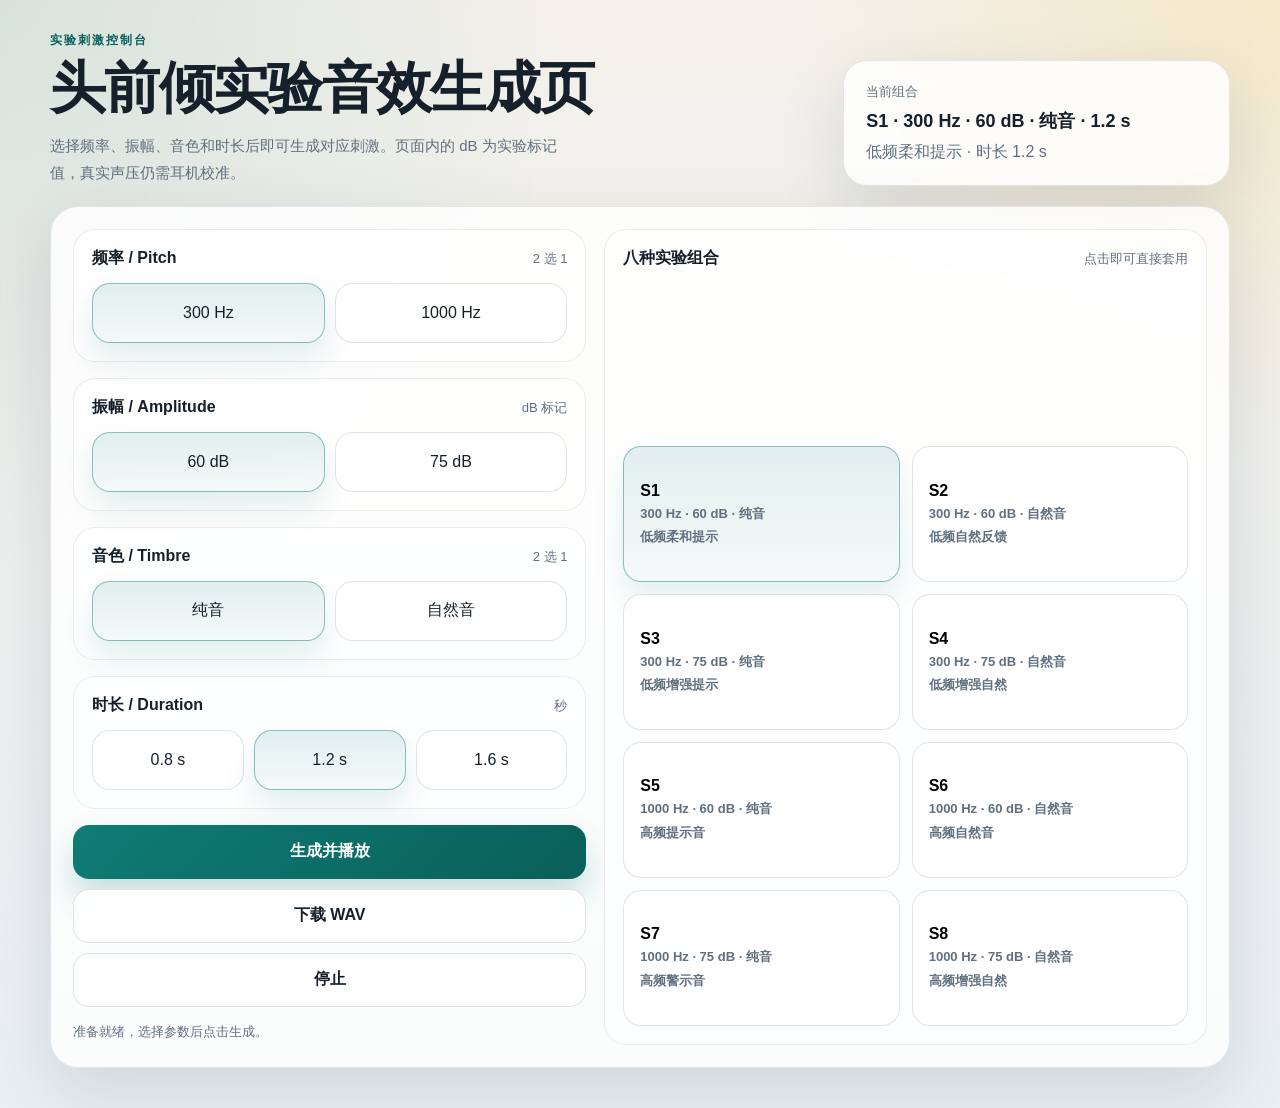
==== index.html @ 7f744de8 "Initial experimental audio page" ====
<!DOCTYPE html>
<html lang="zh-CN">
  <head>
    <meta charset="UTF-8" />
    <meta name="viewport" content="width=device-width, initial-scale=1.0" />
    <title>实验刺激生成器</title>
    <link rel="stylesheet" href="styles.css" />
  </head>
  <body>
    <main class="app-shell">
      <section class="hero">
        <div>
          <p class="eyebrow">实验刺激控制台</p>
          <h1>头前倾实验音效生成页</h1>
          <p class="lead">
            选择频率、振幅、音色和时长后即可生成对应刺激。页面内的 dB 为实验标记值，真实声压仍需耳机校准。
          </p>
        </div>
        <div class="hero-card">
          <span class="hero-card-label">当前组合</span>
          <strong id="summaryLabel">S1 · 300 Hz · 60 dB · 纯音 · 1.2 s</strong>
          <span id="summaryHint">低频柔和提示</span>
        </div>
      </section>

      <section class="panel grid-layout">
        <div class="controls">
          <div class="control-group">
            <div class="group-header">
              <h2>频率 / Pitch</h2>
              <span>2 选 1</span>
            </div>
            <div class="segmented" role="radiogroup" aria-label="频率选择">
              <label><input type="radio" name="pitch" value="300" checked />300 Hz</label>
              <label><input type="radio" name="pitch" value="1000" />1000 Hz</label>
            </div>
          </div>

          <div class="control-group">
            <div class="group-header">
              <h2>振幅 / Amplitude</h2>
              <span>dB 标记</span>
            </div>
            <div class="segmented" role="radiogroup" aria-label="振幅选择">
              <label><input type="radio" name="amplitude" value="60" checked />60 dB</label>
              <label><input type="radio" name="amplitude" value="75" />75 dB</label>
            </div>
          </div>

          <div class="control-group">
            <div class="group-header">
              <h2>音色 / Timbre</h2>
              <span>2 选 1</span>
            </div>
            <div class="segmented" role="radiogroup" aria-label="音色选择">
              <label><input type="radio" name="timbre" value="pure" checked />纯音</label>
              <label><input type="radio" name="timbre" value="natural" />自然音</label>
            </div>
          </div>

          <div class="control-group">
            <div class="group-header">
              <h2>时长 / Duration</h2>
              <span>秒</span>
            </div>
            <div class="segmented duration-options" role="radiogroup" aria-label="时长选择">
              <label><input type="radio" name="duration" value="0.8" />0.8 s</label>
              <label><input type="radio" name="duration" value="1.2" checked />1.2 s</label>
              <label><input type="radio" name="duration" value="1.6" />1.6 s</label>
            </div>
          </div>

          <div class="actions">
            <button id="playButton" class="primary">生成并播放</button>
            <button id="downloadButton" class="secondary">下载 WAV</button>
            <button id="stopButton" class="ghost">停止</button>
          </div>

          <p class="status" id="statusText">准备就绪，选择参数后点击生成。</p>
        </div>

        <div class="preview">
          <div class="group-header">
            <h2>八种实验组合</h2>
            <span>点击即可直接套用</span>
          </div>
          <div id="presetGrid" class="preset-grid" aria-label="八种组合预设"></div>
        </div>
      </section>
    </main>

    <script src="app.js"></script>
  </body>
</html>
---- styles.css ----
:root {
  color-scheme: light;
  --bg: #f4f1ea;
  --bg-accent: #e9f0f4;
  --panel: rgba(255, 255, 255, 0.82);
  --panel-border: rgba(18, 24, 38, 0.1);
  --text: #16202a;
  --muted: #607080;
  --accent: #0f7c75;
  --accent-strong: #0a5f5a;
  --accent-soft: rgba(15, 124, 117, 0.12);
  --shadow: 0 24px 70px rgba(16, 24, 40, 0.12);
}

* {
  box-sizing: border-box;
}

html,
body {
  min-height: 100%;
}

body {
  margin: 0;
  font-family: "PingFang SC", "Hiragino Sans GB", "Noto Sans SC", "Microsoft YaHei", sans-serif;
  color: var(--text);
  background:
    radial-gradient(circle at top left, rgba(15, 124, 117, 0.12), transparent 34%),
    radial-gradient(circle at top right, rgba(244, 180, 0, 0.14), transparent 28%),
    linear-gradient(180deg, var(--bg) 0%, var(--bg-accent) 100%);
}

body::before {
  content: "";
  position: fixed;
  inset: 0;
  pointer-events: none;
  opacity: 0.18;
  background-image: linear-gradient(rgba(15, 24, 40, 0.04) 1px, transparent 1px),
    linear-gradient(90deg, rgba(15, 24, 40, 0.04) 1px, transparent 1px);
  background-size: 48px 48px;
}

.app-shell {
  position: relative;
  width: min(1180px, calc(100% - 32px));
  margin: 0 auto;
  padding: 32px 0 40px;
}

.hero {
  display: grid;
  grid-template-columns: minmax(0, 1.8fr) minmax(280px, 0.9fr);
  gap: 20px;
  align-items: end;
  margin-bottom: 20px;
}

.eyebrow {
  margin: 0 0 10px;
  text-transform: uppercase;
  letter-spacing: 0.16em;
  font-size: 12px;
  color: var(--accent-strong);
  font-weight: 700;
}

h1 {
  margin: 0;
  font-size: clamp(32px, 5vw, 56px);
  line-height: 1.05;
  letter-spacing: -0.03em;
}

.lead {
  max-width: 64ch;
  margin: 14px 0 0;
  font-size: 15px;
  line-height: 1.8;
  color: var(--muted);
}

.hero-card,
.panel {
  border: 1px solid var(--panel-border);
  background: var(--panel);
  backdrop-filter: blur(16px);
  box-shadow: var(--shadow);
}

.hero-card {
  border-radius: 24px;
  padding: 22px;
  display: grid;
  gap: 8px;
}

.hero-card-label {
  color: var(--muted);
  font-size: 13px;
}

.hero-card strong {
  font-size: 18px;
  line-height: 1.4;
}

.hero-card span:last-child {
  color: var(--muted);
}

.panel {
  border-radius: 28px;
  padding: 22px;
}

.grid-layout {
  display: grid;
  grid-template-columns: minmax(0, 0.92fr) minmax(0, 1.08fr);
  gap: 18px;
}

.controls,
.preview {
  display: grid;
  gap: 16px;
}

.control-group,
.preview {
  padding: 18px;
  border-radius: 22px;
  background: rgba(255, 255, 255, 0.7);
  border: 1px solid rgba(18, 24, 38, 0.08);
}

.group-header {
  display: flex;
  justify-content: space-between;
  align-items: baseline;
  gap: 12px;
  margin-bottom: 14px;
}

.group-header h2 {
  margin: 0;
  font-size: 16px;
}

.group-header span,
.status {
  color: var(--muted);
  font-size: 13px;
}

.segmented {
  display: grid;
  grid-template-columns: repeat(2, minmax(0, 1fr));
  gap: 10px;
}

.duration-options {
  grid-template-columns: repeat(3, minmax(0, 1fr));
}

.segmented label,
.preset {
  position: relative;
  display: flex;
  align-items: center;
  justify-content: center;
  min-height: 60px;
  border-radius: 18px;
  border: 1px solid rgba(18, 24, 38, 0.12);
  background: rgba(255, 255, 255, 0.88);
  cursor: pointer;
  transition: transform 0.18s ease, border-color 0.18s ease, box-shadow 0.18s ease, background 0.18s ease;
}

.segmented label:hover,
.preset:hover {
  transform: translateY(-1px);
  border-color: rgba(15, 124, 117, 0.28);
  box-shadow: 0 12px 28px rgba(15, 124, 117, 0.08);
}

.segmented input {
  position: absolute;
  opacity: 0;
  pointer-events: none;
}

.segmented label:has(input:checked),
.preset.active {
  border-color: rgba(15, 124, 117, 0.45);
  background: linear-gradient(180deg, rgba(15, 124, 117, 0.12), rgba(15, 124, 117, 0.04));
  box-shadow: 0 16px 30px rgba(15, 124, 117, 0.12);
}

.actions {
  display: grid;
  gap: 10px;
}

button {
  border: 0;
  border-radius: 16px;
  min-height: 54px;
  padding: 0 18px;
  font: inherit;
  font-weight: 700;
  cursor: pointer;
  transition: transform 0.18s ease, box-shadow 0.18s ease, background 0.18s ease, color 0.18s ease;
}

button:hover {
  transform: translateY(-1px);
}

button:active {
  transform: translateY(0);
}

.primary {
  color: white;
  background: linear-gradient(135deg, var(--accent), var(--accent-strong));
  box-shadow: 0 18px 34px rgba(15, 124, 117, 0.24);
}

.secondary,
.ghost {
  background: rgba(255, 255, 255, 0.95);
  color: var(--text);
  border: 1px solid rgba(18, 24, 38, 0.12);
}

.status {
  margin: 0;
  min-height: 22px;
}

.preset-grid {
  display: grid;
  grid-template-columns: repeat(2, minmax(0, 1fr));
  gap: 12px;
}

.preset {
  padding: 16px;
  text-align: left;
  flex-direction: column;
  align-items: flex-start;
  gap: 4px;
}

.preset strong {
  font-size: 16px;
}

.preset span {
  color: var(--muted);
  font-size: 13px;
  line-height: 1.5;
}

@media (max-width: 960px) {
  .hero,
  .grid-layout {
    grid-template-columns: 1fr;
  }
}

@media (max-width: 640px) {
  .app-shell {
    width: min(100% - 18px, 100%);
    padding: 18px 0 28px;
  }

  .panel,
  .hero-card,
  .control-group,
  .preview {
    border-radius: 20px;
  }

  .segmented,
  .preset-grid {
    grid-template-columns: 1fr;
  }

  .duration-options {
    grid-template-columns: 1fr;
  }
}
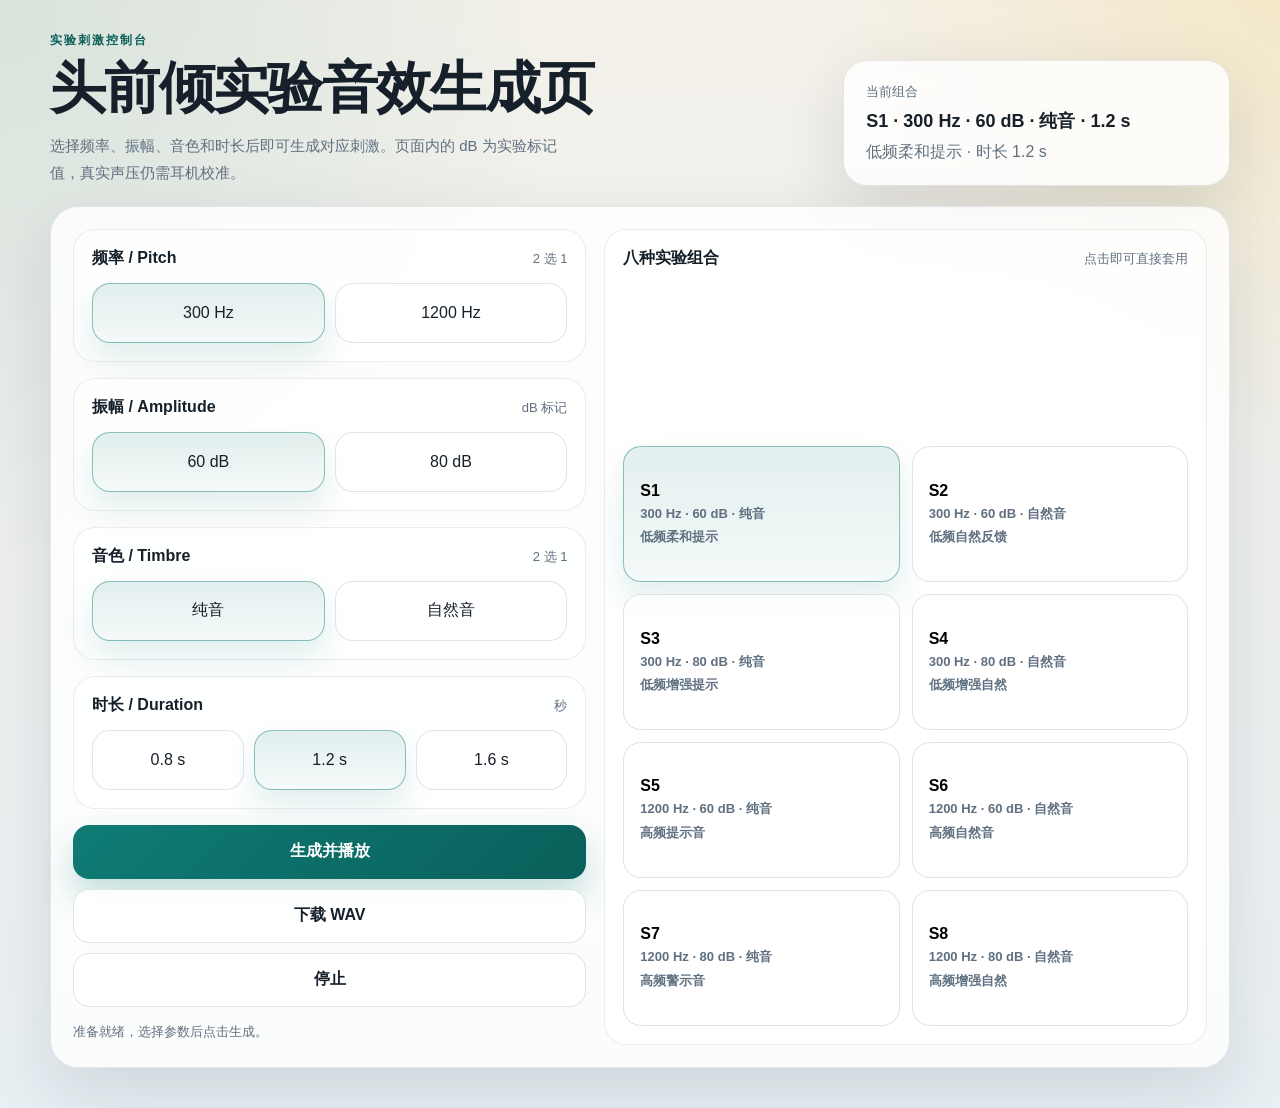
==== commit e009b5fa: "Update pitch and amplitude levels for stimuli" ====
--- a/index.html
+++ b/index.html
@@ -32,7 +32,7 @@
             </div>
             <div class="segmented" role="radiogroup" aria-label="频率选择">
               <label><input type="radio" name="pitch" value="300" checked />300 Hz</label>
-              <label><input type="radio" name="pitch" value="1000" />1000 Hz</label>
+              <label><input type="radio" name="pitch" value="1200" />1200 Hz</label>
             </div>
           </div>
 
@@ -43,7 +43,7 @@
             </div>
             <div class="segmented" role="radiogroup" aria-label="振幅选择">
               <label><input type="radio" name="amplitude" value="60" checked />60 dB</label>
-              <label><input type="radio" name="amplitude" value="75" />75 dB</label>
+              <label><input type="radio" name="amplitude" value="80" />80 dB</label>
             </div>
           </div>
 
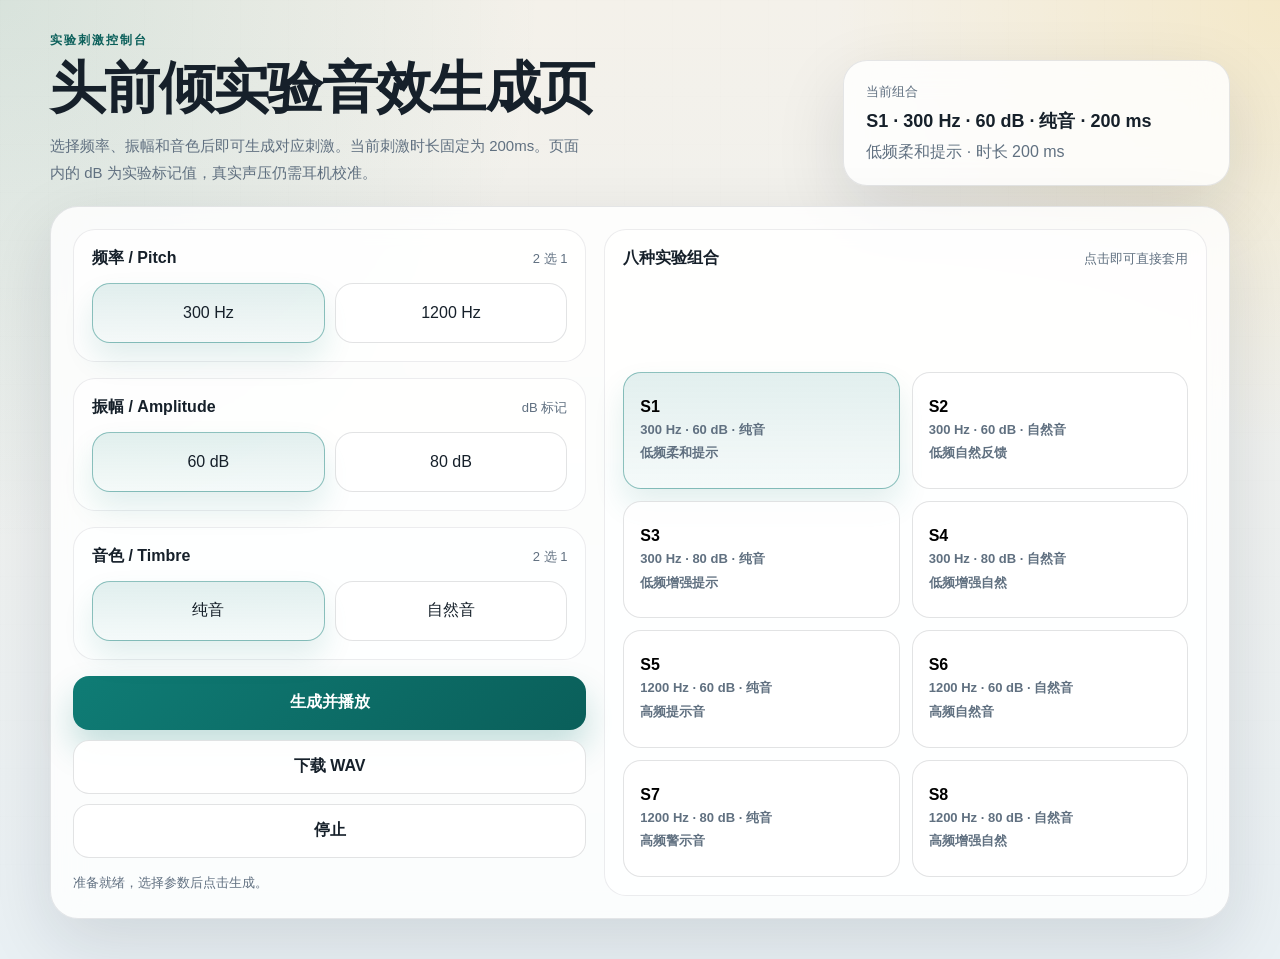
==== commit 10dc9e6c: "Set fixed stimulus duration to 200ms" ====
--- a/index.html
+++ b/index.html
@@ -4,7 +4,7 @@
     <meta charset="UTF-8" />
     <meta name="viewport" content="width=device-width, initial-scale=1.0" />
     <title>实验刺激生成器</title>
-    <link rel="stylesheet" href="styles.css" />
+    <link rel="stylesheet" href="styles.css?v=20260414a" />
   </head>
   <body>
     <main class="app-shell">
@@ -13,12 +13,12 @@
           <p class="eyebrow">实验刺激控制台</p>
           <h1>头前倾实验音效生成页</h1>
           <p class="lead">
-            选择频率、振幅、音色和时长后即可生成对应刺激。页面内的 dB 为实验标记值，真实声压仍需耳机校准。
+            选择频率、振幅和音色后即可生成对应刺激。当前刺激时长固定为 200ms。页面内的 dB 为实验标记值，真实声压仍需耳机校准。
           </p>
         </div>
         <div class="hero-card">
           <span class="hero-card-label">当前组合</span>
-          <strong id="summaryLabel">S1 · 300 Hz · 60 dB · 纯音 · 1.2 s</strong>
+          <strong id="summaryLabel">S1 · 300 Hz · 60 dB · 纯音 · 200 ms</strong>
           <span id="summaryHint">低频柔和提示</span>
         </div>
       </section>
@@ -58,18 +58,6 @@
             </div>
           </div>
 
-          <div class="control-group">
-            <div class="group-header">
-              <h2>时长 / Duration</h2>
-              <span>秒</span>
-            </div>
-            <div class="segmented duration-options" role="radiogroup" aria-label="时长选择">
-              <label><input type="radio" name="duration" value="0.8" />0.8 s</label>
-              <label><input type="radio" name="duration" value="1.2" checked />1.2 s</label>
-              <label><input type="radio" name="duration" value="1.6" />1.6 s</label>
-            </div>
-          </div>
-
           <div class="actions">
             <button id="playButton" class="primary">生成并播放</button>
             <button id="downloadButton" class="secondary">下载 WAV</button>
@@ -89,6 +77,6 @@
       </section>
     </main>
 
-    <script src="app.js"></script>
+    <script src="app.js?v=20260414a"></script>
   </body>
 </html>
--- a/styles.css
+++ b/styles.css
@@ -160,10 +160,6 @@
   gap: 10px;
 }
 
-.duration-options {
-  grid-template-columns: repeat(3, minmax(0, 1fr));
-}
-
 .segmented label,
 .preset {
   position: relative;
@@ -289,7 +285,4 @@
     grid-template-columns: 1fr;
   }
 
-  .duration-options {
-    grid-template-columns: 1fr;
-  }
 }
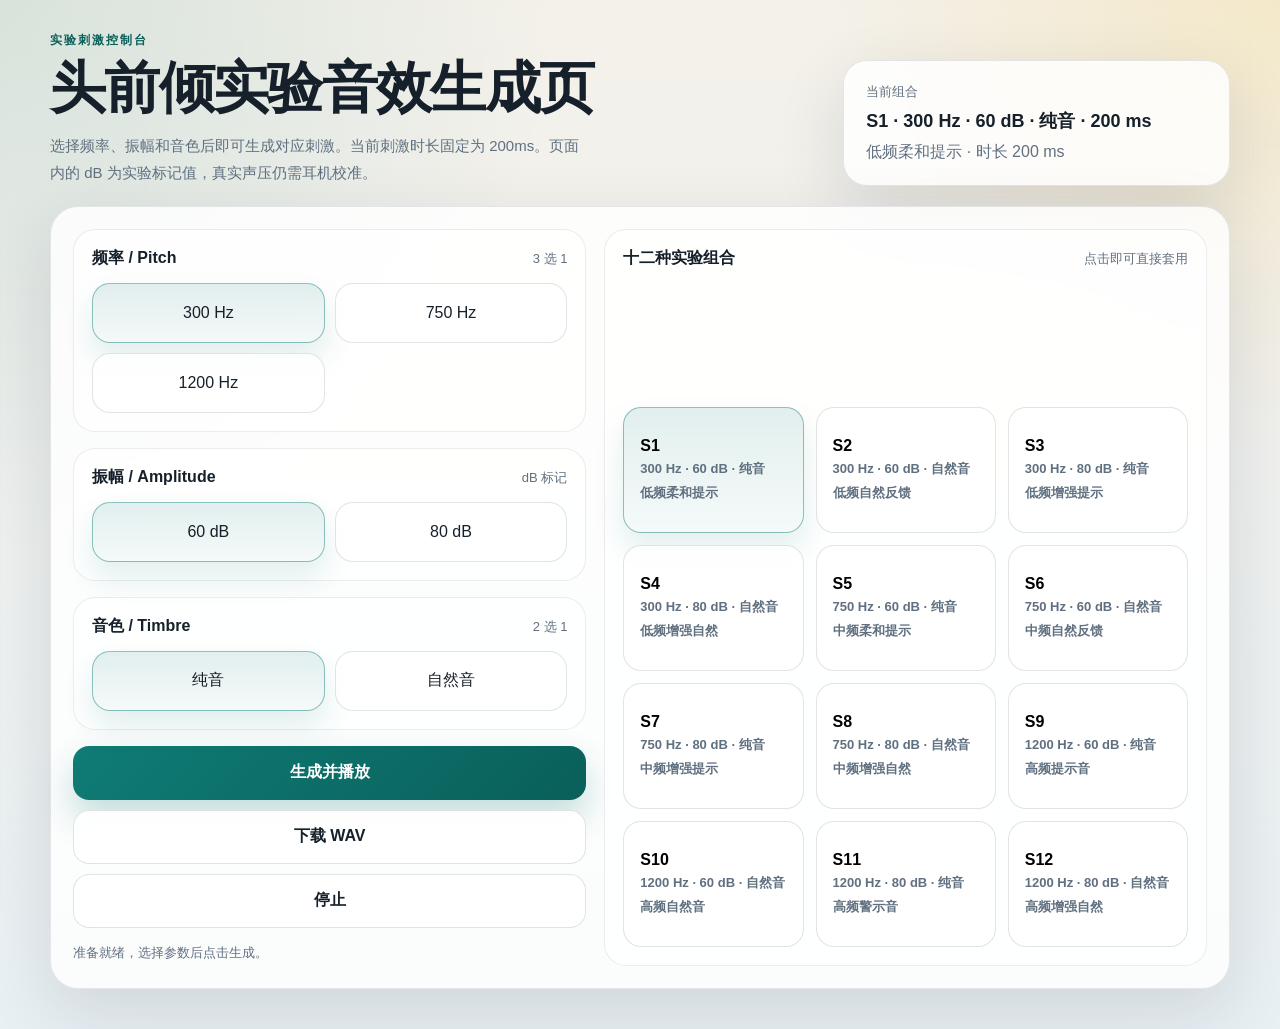
==== commit 8acbaefc: "feat: 添加 750Hz 中频维度，扩展预设组合至 12 种" ====
--- a/index.html
+++ b/index.html
@@ -19,7 +19,7 @@
         <div class="hero-card">
           <span class="hero-card-label">当前组合</span>
           <strong id="summaryLabel">S1 · 300 Hz · 60 dB · 纯音 · 200 ms</strong>
-          <span id="summaryHint">低频柔和提示</span>
+          <span id="summaryHint">低频柔和提示（共 12 种）</span>
         </div>
       </section>
 
@@ -28,10 +28,11 @@
           <div class="control-group">
             <div class="group-header">
               <h2>频率 / Pitch</h2>
-              <span>2 选 1</span>
+              <span>3 选 1</span>
             </div>
             <div class="segmented" role="radiogroup" aria-label="频率选择">
               <label><input type="radio" name="pitch" value="300" checked />300 Hz</label>
+              <label><input type="radio" name="pitch" value="750" />750 Hz</label>
               <label><input type="radio" name="pitch" value="1200" />1200 Hz</label>
             </div>
           </div>
@@ -69,10 +70,10 @@
 
         <div class="preview">
           <div class="group-header">
-            <h2>八种实验组合</h2>
+            <h2>十二种实验组合</h2>
             <span>点击即可直接套用</span>
           </div>
-          <div id="presetGrid" class="preset-grid" aria-label="八种组合预设"></div>
+          <div id="presetGrid" class="preset-grid" aria-label="十二种组合预设"></div>
         </div>
       </section>
     </main>
--- a/styles.css
+++ b/styles.css
@@ -238,7 +238,7 @@
 
 .preset-grid {
   display: grid;
-  grid-template-columns: repeat(2, minmax(0, 1fr));
+  grid-template-columns: repeat(3, minmax(0, 1fr));
   gap: 12px;
 }
 
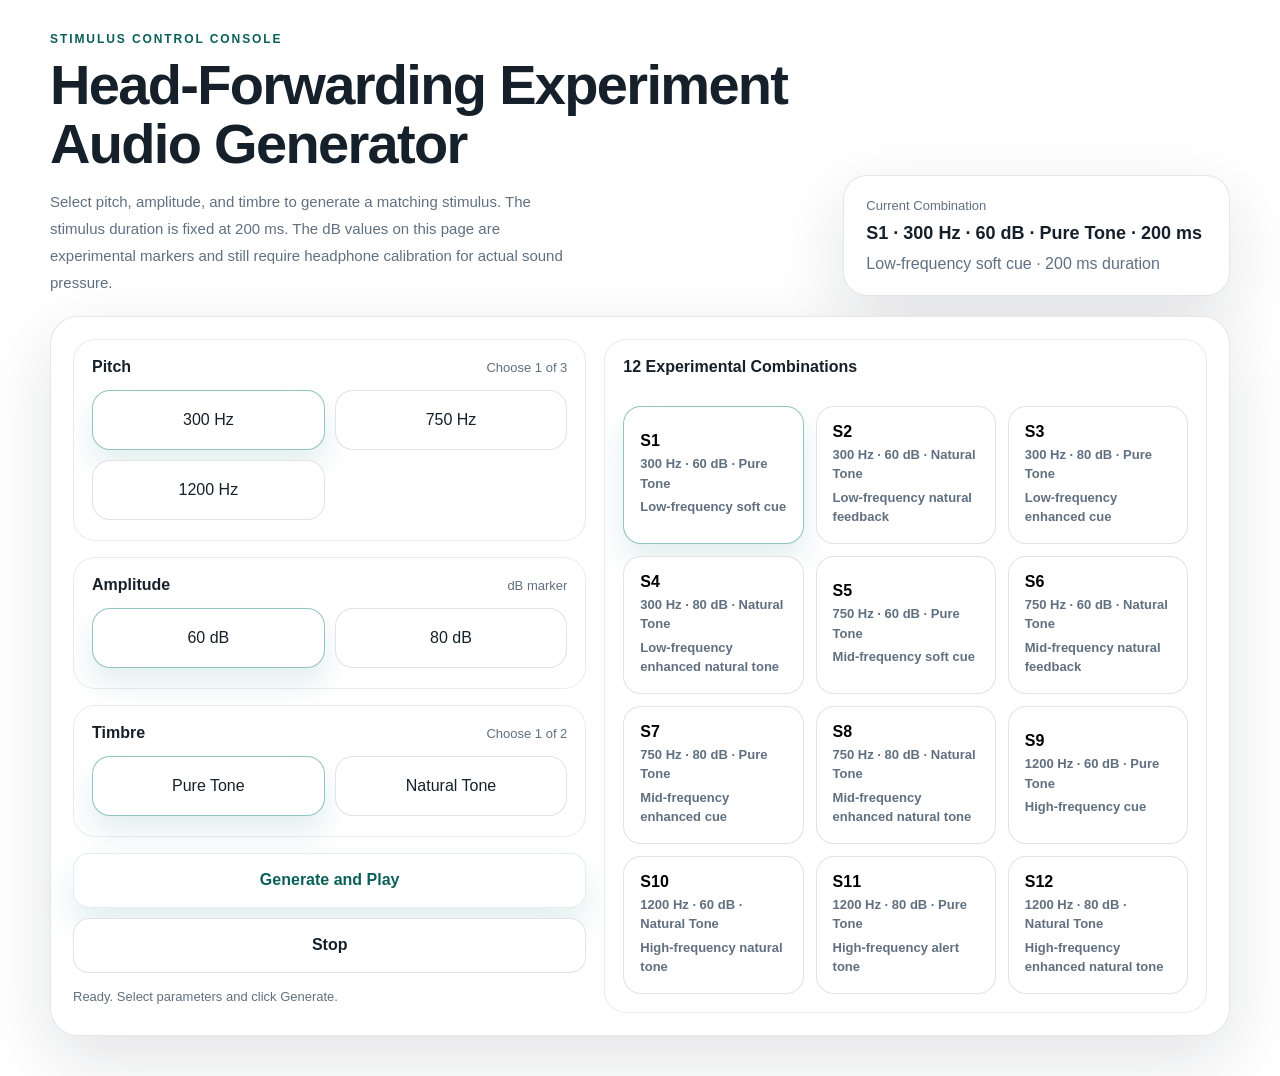
==== commit f4f94d07: "Translate UI to English; remove Download button; set white backgrounds" ====
--- a/index.html
+++ b/index.html
@@ -1,25 +1,25 @@
 <!DOCTYPE html>
-<html lang="zh-CN">
+<html lang="en">
   <head>
     <meta charset="UTF-8" />
     <meta name="viewport" content="width=device-width, initial-scale=1.0" />
-    <title>实验刺激生成器</title>
+    <title>Experimental Stimulus Generator</title>
     <link rel="stylesheet" href="styles.css?v=20260414a" />
   </head>
   <body>
     <main class="app-shell">
       <section class="hero">
         <div>
-          <p class="eyebrow">实验刺激控制台</p>
-          <h1>头前倾实验音效生成页</h1>
+          <p class="eyebrow">Stimulus Control Console</p>
+          <h1>Head-Forwarding Experiment Audio Generator</h1>
           <p class="lead">
-            选择频率、振幅和音色后即可生成对应刺激。当前刺激时长固定为 200ms。页面内的 dB 为实验标记值，真实声压仍需耳机校准。
+            Select pitch, amplitude, and timbre to generate a matching stimulus. The stimulus duration is fixed at 200 ms. The dB values on this page are experimental markers and still require headphone calibration for actual sound pressure.
           </p>
         </div>
         <div class="hero-card">
-          <span class="hero-card-label">当前组合</span>
-          <strong id="summaryLabel">S1 · 300 Hz · 60 dB · 纯音 · 200 ms</strong>
-          <span id="summaryHint">低频柔和提示（共 12 种）</span>
+          <span class="hero-card-label">Current Combination</span>
+          <strong id="summaryLabel">S1 · 300 Hz · 60 dB · Pure Tone · 200 ms</strong>
+          <span id="summaryHint">Low-frequency soft cue (12 total)</span>
         </div>
       </section>
 
@@ -27,10 +27,10 @@
         <div class="controls">
           <div class="control-group">
             <div class="group-header">
-              <h2>频率 / Pitch</h2>
-              <span>3 选 1</span>
+              <h2>Pitch</h2>
+              <span>Choose 1 of 3</span>
             </div>
-            <div class="segmented" role="radiogroup" aria-label="频率选择">
+            <div class="segmented" role="radiogroup" aria-label="Pitch selection">
               <label><input type="radio" name="pitch" value="300" checked />300 Hz</label>
               <label><input type="radio" name="pitch" value="750" />750 Hz</label>
               <label><input type="radio" name="pitch" value="1200" />1200 Hz</label>
@@ -39,10 +39,10 @@
 
           <div class="control-group">
             <div class="group-header">
-              <h2>振幅 / Amplitude</h2>
-              <span>dB 标记</span>
+              <h2>Amplitude</h2>
+              <span>dB marker</span>
             </div>
-            <div class="segmented" role="radiogroup" aria-label="振幅选择">
+            <div class="segmented" role="radiogroup" aria-label="Amplitude selection">
               <label><input type="radio" name="amplitude" value="60" checked />60 dB</label>
               <label><input type="radio" name="amplitude" value="80" />80 dB</label>
             </div>
@@ -50,30 +50,28 @@
 
           <div class="control-group">
             <div class="group-header">
-              <h2>音色 / Timbre</h2>
-              <span>2 选 1</span>
+              <h2>Timbre</h2>
+              <span>Choose 1 of 2</span>
             </div>
-            <div class="segmented" role="radiogroup" aria-label="音色选择">
-              <label><input type="radio" name="timbre" value="pure" checked />纯音</label>
-              <label><input type="radio" name="timbre" value="natural" />自然音</label>
+            <div class="segmented" role="radiogroup" aria-label="Timbre selection">
+              <label><input type="radio" name="timbre" value="pure" checked />Pure Tone</label>
+              <label><input type="radio" name="timbre" value="natural" />Natural Tone</label>
             </div>
           </div>
 
           <div class="actions">
-            <button id="playButton" class="primary">生成并播放</button>
-            <button id="downloadButton" class="secondary">下载 WAV</button>
-            <button id="stopButton" class="ghost">停止</button>
+            <button id="playButton" class="primary">Generate and Play</button>
+            <button id="stopButton" class="ghost">Stop</button>
           </div>
 
-          <p class="status" id="statusText">准备就绪，选择参数后点击生成。</p>
+          <p class="status" id="statusText">Ready. Select parameters and click Generate.</p>
         </div>
 
         <div class="preview">
           <div class="group-header">
-            <h2>十二种实验组合</h2>
-            <span>点击即可直接套用</span>
+            <h2>12 Experimental Combinations</h2>
           </div>
-          <div id="presetGrid" class="preset-grid" aria-label="十二种组合预设"></div>
+          <div id="presetGrid" class="preset-grid" aria-label="Twelve combination presets"></div>
         </div>
       </section>
     </main>
--- a/styles.css
+++ b/styles.css
@@ -1,8 +1,8 @@
 :root {
   color-scheme: light;
-  --bg: #f4f1ea;
-  --bg-accent: #e9f0f4;
-  --panel: rgba(255, 255, 255, 0.82);
+  --bg: #ffffff;
+  --bg-accent: #ffffff;
+  --panel: #ffffff;
   --panel-border: rgba(18, 24, 38, 0.1);
   --text: #16202a;
   --muted: #607080;
@@ -25,10 +25,7 @@
   margin: 0;
   font-family: "PingFang SC", "Hiragino Sans GB", "Noto Sans SC", "Microsoft YaHei", sans-serif;
   color: var(--text);
-  background:
-    radial-gradient(circle at top left, rgba(15, 124, 117, 0.12), transparent 34%),
-    radial-gradient(circle at top right, rgba(244, 180, 0, 0.14), transparent 28%),
-    linear-gradient(180deg, var(--bg) 0%, var(--bg-accent) 100%);
+  background: #ffffff;
 }
 
 body::before {
@@ -36,10 +33,7 @@
   position: fixed;
   inset: 0;
   pointer-events: none;
-  opacity: 0.18;
-  background-image: linear-gradient(rgba(15, 24, 40, 0.04) 1px, transparent 1px),
-    linear-gradient(90deg, rgba(15, 24, 40, 0.04) 1px, transparent 1px);
-  background-size: 48px 48px;
+  opacity: 0;
 }
 
 .app-shell {
@@ -131,7 +125,7 @@
 .preview {
   padding: 18px;
   border-radius: 22px;
-  background: rgba(255, 255, 255, 0.7);
+  background: #ffffff;
   border: 1px solid rgba(18, 24, 38, 0.08);
 }
 
@@ -169,7 +163,7 @@
   min-height: 60px;
   border-radius: 18px;
   border: 1px solid rgba(18, 24, 38, 0.12);
-  background: rgba(255, 255, 255, 0.88);
+  background: #ffffff;
   cursor: pointer;
   transition: transform 0.18s ease, border-color 0.18s ease, box-shadow 0.18s ease, background 0.18s ease;
 }
@@ -190,7 +184,7 @@
 .segmented label:has(input:checked),
 .preset.active {
   border-color: rgba(15, 124, 117, 0.45);
-  background: linear-gradient(180deg, rgba(15, 124, 117, 0.12), rgba(15, 124, 117, 0.04));
+  background: #ffffff;
   box-shadow: 0 16px 30px rgba(15, 124, 117, 0.12);
 }
 
@@ -219,14 +213,15 @@
 }
 
 .primary {
-  color: white;
-  background: linear-gradient(135deg, var(--accent), var(--accent-strong));
-  box-shadow: 0 18px 34px rgba(15, 124, 117, 0.24);
+  color: var(--accent-strong);
+  background: #ffffff;
+  border: 1px solid var(--accent-soft);
+  box-shadow: 0 18px 34px rgba(15, 124, 117, 0.12);
 }
 
 .secondary,
 .ghost {
-  background: rgba(255, 255, 255, 0.95);
+  background: #ffffff;
   color: var(--text);
   border: 1px solid rgba(18, 24, 38, 0.12);
 }
